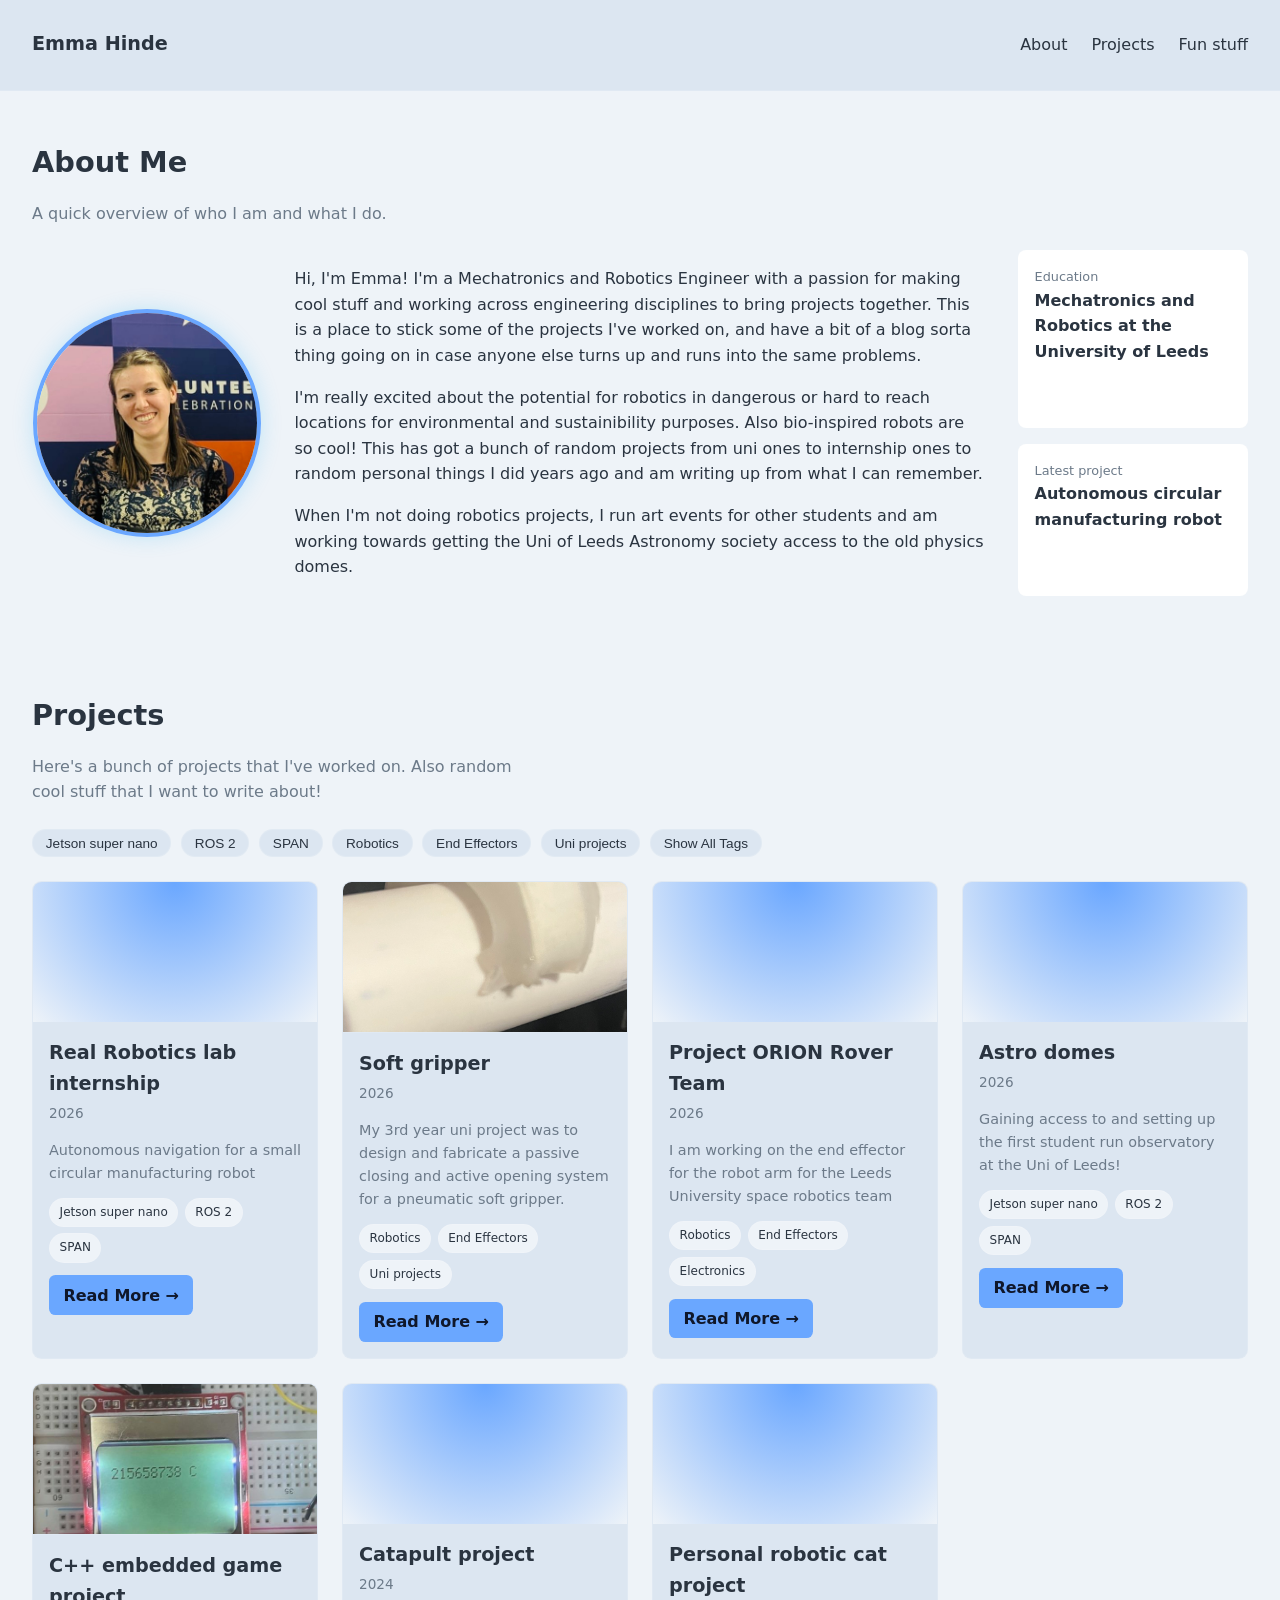
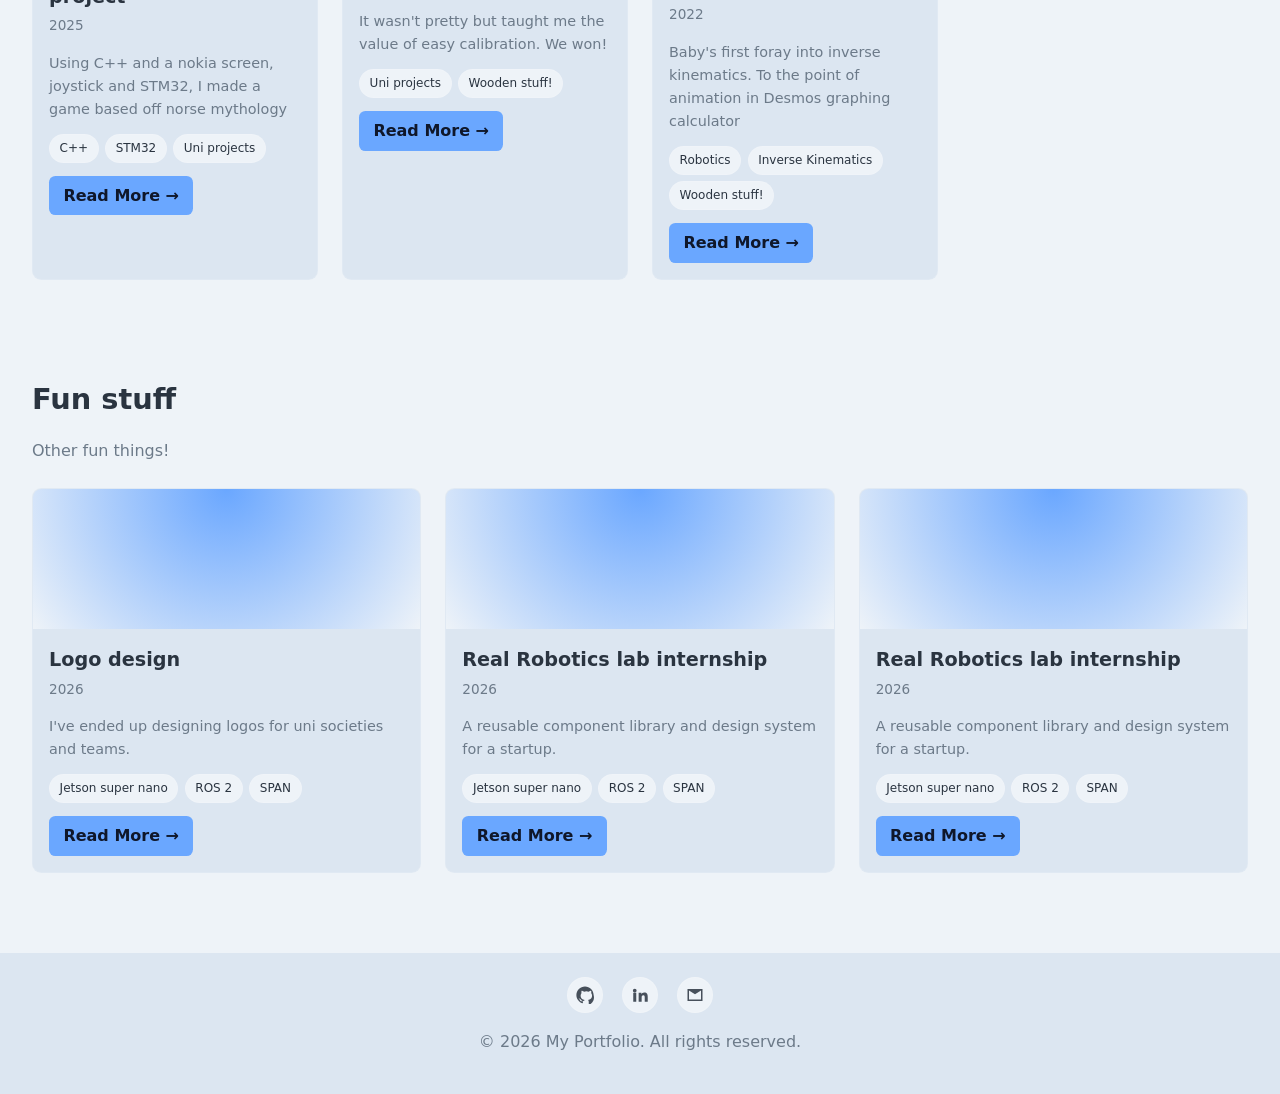
==== index.html @ a820b424 "first commit" ====
<!DOCTYPE html>
<html lang="en">

<head>
    <meta charset="UTF-8" />
    <meta name="viewport" content="width=device-width, initial-scale=1.0" />
    <title>emmahinde</title>

    <!-- Link to external CSS -->
    <link rel="stylesheet" href="styles.css" />
</head>

<body>

    <!-- Header -->
    <header class="site-header">
        <nav class="nav">
            <div class="logo">Emma Hinde</div>

            <ul class="nav-links">
                <li><a href="#about">About</a></li>
                <li><a href="#projects">Projects</a></li>
                <li><a href="#hobbies">Fun stuff</a></li>
            </ul>
        </nav>
    </header>

    <!-- About Section -->
    <section id="about" class="about-section">
        <div class="section-header">
            <h2 class="section-title">About Me</h2>
            <!-- NEW: Profile Photo -->
            <p class="section-subtitle">
                A quick overview of who I am and what I do.
            </p>

        </div>

        <div class="about-grid">

            <div class="about-photo">
                <img src="assets\profilepic.jpg" alt="My photo" />
            </div>

            <div class="about-text">
                <p>
                    Hi, I'm Emma! I'm a Mechatronics and Robotics Engineer with a passion for making cool stuff
                    and working
                    across engineering disciplines to bring projects together. This is a place to stick some of the
                    projects I've worked on, and have a bit of a blog sorta thing going on in case anyone else turns up
                    and runs into the same problems.
                </p>
                <p>
                    I'm really excited about the potential for robotics in dangerous or hard to reach locations for
                    environmental and sustainibility purposes. Also bio-inspired robots are so cool! This has got a
                    bunch of random projects from uni ones to internship ones to random personal things I did years ago
                    and am writing up from what I can remember.
                </p>
                <p>
                    When I'm not doing robotics projects, I run art events for other students and am working towards
                    getting the Uni of Leeds Astronomy society access to the old physics domes.
                </p>
            </div>

            <div class="about-highlights">
                <div class="highlight-card">
                    <div class="highlight-label">Education</div>
                    <div class="highlight-value">Mechatronics and Robotics at the University of Leeds</div>
                </div>

                <div class="highlight-card">
                    <div class="highlight-label">Latest project</div>
                    <div class="highlight-value">Autonomous circular manufacturing robot</div>
                </div>

            </div>

        </div>
    </section>


    <!-- Projects Section -->
    <section id="projects" class="projects-section">
        <div class="section-header">
            <h2 class="section-title">Projects</h2>
            <p class="section-subtitle">
                Here's a bunch of projects that I've worked on. Also random cool stuff that I want to write about!
            </p>
        </div>

        <div class="projects-grid">

            <article class="project-card">
                <div class="project-thumb-no-img"></div>
                <div class="project-body">
                    <h3 class="project-title">Real Robotics lab internship</h3>
                    <p class="project-date">2026</p>
                    <p class="project-desc">
                        Autonomous navigation for a small circular manufacturing robot
                    </p>
                    <div class="project-tags">
                        <span>Jetson super nano</span>
                        <span>ROS 2</span>
                        <span>SPAN</span>
                    </div>
                    <a href="blog/autonomous-navigation.html" class="project-btn">Read More →</a>
                </div>
            </article>

            <article class="project-card">
                <div class="project-thumb"> <img src="../assets\june-2026\misc\softGripper2.jpeg" alt="My photo" />
                </div>
                <div class="project-body">
                    <h3 class="project-title">Soft gripper</h3>
                    <p class="project-date">2026</p>
                    <p class="project-desc">
                        My 3rd year uni project was to design and fabricate a passive closing and active opening system
                        for a pneumatic soft gripper.
                    </p>
                    <div class="project-tags">
                        <span>Robotics</span>
                        <span>End Effectors</span>
                        <span>Uni projects</span>
                    </div>
                    <a href="blog/soft-gripper.html" class="project-btn">Read More →</a>
                </div>
            </article>


            <article class="project-card">
                <div class="project-thumb-no-img"></div>
                <div class="project-body">
                    <h3 class="project-title">Project ORION Rover Team</h3>
                    <p class="project-date">2026</p>
                    <p class="project-desc">
                        I am working on the end effector for the robot arm for the Leeds University space robotics
                        team
                    </p>
                    <div class="project-tags">
                        <span>Robotics</span>
                        <span>End Effectors</span>
                        <span>Electronics</span>
                    </div>
                    <a href="blog/softGripper.html" class="project-btn">Read More →</a>
                </div>
            </article>


            <article class="project-card">
                <div class="project-thumb-no-img"></div>
                <div class="project-body">
                    <h3 class="project-title">Astro domes</h3>
                    <p class="project-date">2026</p>
                    <p class="project-desc">
                        Gaining access to and setting up the first student run observatory at the Uni of Leeds!
                    </p>
                    <div class="project-tags">
                        <span>Jetson super nano</span>
                        <span>ROS 2</span>
                        <span>SPAN</span>
                    </div>
                    <a href="blog/autonomous-navigation.html" class="project-btn">Read More →</a>
                </div>
            </article>

            <article class="project-card">
                <div class="project-thumb"> <img src="assets\june-2026\ratatoskr-game\ratatoskr6.jpg" alt="My photo" />
                </div>
                <div class="project-body">
                    <h3 class="project-title">C++ embedded game project</h3>
                    <p class="project-date">2025</p>
                    <p class="project-desc">
                        Using C++ and a nokia screen, joystick and STM32, I made a game based off norse mythology
                    </p>
                    <div class="project-tags">
                        <span>C++</span>
                        <span>STM32</span>
                        <span>Uni projects</span>
                    </div>
                    <a href="blog/ratatoskr-game.html" class="project-btn">Read More →</a>
                </div>
            </article>

            <article class="project-card">
                <div class="project-thumb-no-img"></div>
                <div class="project-body">
                    <h3 class="project-title">Catapult project</h3>
                    <p class="project-date">2024</p>
                    <p class="project-desc">
                        It wasn't pretty but taught me the value of easy calibration. We won!
                    </p>
                    <div class="project-tags">
                        <span>Uni projects</span>
                        <span>Wooden stuff!</span>
                    </div>
                    <a href="blog/catapult-project.html" class="project-btn">Read More →</a>
                </div>
            </article>

            <article class="project-card">
                <div class="project-thumb-no-img"></div>
                <div class="project-body">
                    <h3 class="project-title">Personal robotic cat project</h3>
                    <p class="project-date">2022</p>
                    <p class="project-desc">
                        Baby's first foray into inverse kinematics. To the point of animation in Desmos graphing
                        calculator
                    </p>
                    <div class="project-tags">
                        <span>Robotics</span>
                        <span>Inverse Kinematics</span>
                        <span>Wooden stuff!</span>
                    </div>
                    <a href="blog/autonomous-navigation.html" class="project-btn">Read More →</a>
                </div>
            </article>

        </div>
    </section>


    <!-- Fun Stuff Section -->
    <section id="hobbies" class="projects-section">
        <div class="section-header">
            <h2 class="section-title">Fun stuff</h2>
            <p class="section-subtitle">
                Other fun things!
            </p>
        </div>

        <div class="projects-grid">

            <article class="project-card">
                <div class="project-thumb-no-img"></div>
                <div class="project-body">
                    <h3 class="project-title">Logo design</h3>
                    <p class="project-date">2026</p>
                    <p class="project-desc">
                        I've ended up designing logos for uni societies and teams.
                    </p>
                    <div class="project-tags">
                        <span>Jetson super nano</span>
                        <span>ROS 2</span>
                        <span>SPAN</span>
                    </div>
                    <a href="blog/autonomous-navigation.html" class="project-btn">Read More →</a>
                </div>
            </article>
            <article class="project-card">
                <div class="project-thumb-no-img"></div>
                <div class="project-body">
                    <h3 class="project-title">Real Robotics lab internship</h3>
                    <p class="project-date">2026</p>
                    <p class="project-desc">
                        A reusable component library and design system for a startup.
                    </p>
                    <div class="project-tags">
                        <span>Jetson super nano</span>
                        <span>ROS 2</span>
                        <span>SPAN</span>
                    </div>
                    <a href="blog/autonomous-navigation.html" class="project-btn">Read More →</a>
                </div>
            </article>
            <article class="project-card">
                <div class="project-thumb-no-img"></div>
                <div class="project-body">
                    <h3 class="project-title">Real Robotics lab internship</h3>
                    <p class="project-date">2026</p>
                    <p class="project-desc">
                        A reusable component library and design system for a startup.
                    </p>
                    <div class="project-tags">
                        <span>Jetson super nano</span>
                        <span>ROS 2</span>
                        <span>SPAN</span>
                    </div>
                    <a href="blog/autonomous-navigation.html" class="project-btn">Read More →</a>
                </div>
            </article>
    </section>

    <!-- Footer -->
    <footer class="site-footer">
        <div class="footer-social">
            <a href="https://github.com/yourusername" class="social-link" aria-label="GitHub">
                <svg viewBox="0 0 24 24" class="social-icon">
                    <path
                        d="M12 .5C5.7.5.5 5.7.5 12c0 5.1 3.3 9.4 7.9 10.9.6.1.8-.3.8-.6v-2c-3.2.7-3.9-1.4-3.9-1.4-.5-1.2-1.2-1.5-1.2-1.5-1-.7.1-.7.1-.7 1.1.1 1.7 1.1 1.7 1.1 1 .1.8 2.1 2.9 2.1 1.4 0 2.3-.7 2.7-1.4-2.6-.3-5.3-1.3-5.3-5.8 0-1.3.5-2.4 1.2-3.3-.1-.3-.5-1.5.1-3.1 0 0 1-.3 3.3 1.2a11.3 11.3 0 0 1 6 0c2.3-1.5 3.3-1.2 3.3-1.2.6 1.6.2 2.8.1 3.1.8.9 1.2 2 1.2 3.3 0 4.5-2.7 5.5-5.3 5.8.5.4.9 1.2.9 2.4v3.5c0 .3.2.7.8.6A10.9 10.9 0 0 0 23.5 12C23.5 5.7 18.3.5 12 .5z" />
                </svg>
            </a>

            <a href="https://linkedin.com/in/yourusername" class="social-link" aria-label="LinkedIn">
                <svg viewBox="0 0 24 24" class="social-icon">
                    <path
                        d="M4.98 3.5a2.5 2.5 0 1 1 0 5 2.5 2.5 0 0 1 0-5zM3 8.98h4v12H3v-12zm7 0h3.8v1.7h.1c.5-.9 1.8-1.9 3.7-1.9 4 0 4.7 2.6 4.7 6v6.2h-4v-5.5c0-1.3 0-3-1.9-3s-2.2 1.4-2.2 2.9v5.6h-4v-12z" />
                </svg>
            </a>

            <a href="mailto:you@example.com" class="social-link" aria-label="Email">
                <svg viewBox="0 0 24 24" class="social-icon">
                    <path d="M2 4h20v16H2V4zm10 7L4 6v12h16V6l-8 5z" />
                </svg>
            </a>
        </div>

        <p>© 2026 My Portfolio. All rights reserved.</p>
    </footer>

    <script src="projects.js"></script>
</body>

</html>
---- styles.css ----
/* Global Styles */

:root {
    /* Dark mode (default) */
    --bg: #0a0f1f;
    --bg-alt: #11182b;
    --card: #182033;

    --text: #e6ecff;
    --muted: #8fa2c7;

    --accent: #4f7cff;
    --accent-soft: #3a5fcc;
    --border: rgba(255, 255, 255, 0.08);
}


@media (prefers-color-scheme: light) {
    :root {
        --bg: #eef3f8;
        --bg-alt: #dce6f1;
        --card: #ffffff;

        --text: #2a3440;
        --muted: #6c7a89;

        --accent: #6aa7ff;
        --accent-soft: #bcd8ff;

        --border: rgba(0, 40, 80, 0.10);
    }
}



body {
    margin: 0;
    font-family: system-ui, sans-serif;
    background: var(--bg);
    color: var(--text);
    line-height: 1.6;
}

h1,
h2,
h3 {
    margin: 0;

}

pre {
    background: var(--bg-alt);
    padding: 1rem;
    border-radius: 8px;
    overflow-x: auto;
    border: 1px solid var(--border);
}

code {
    font-family: var(--font-mono);
    font-size: 0.9rem;
    color: var(--accent);
}



/* Background matches your theme */
pre[class*="language-"] {
    background: var(--bg-alt);
    border: 1px solid var(--border);
    border-radius: 8px;
    padding: 1rem;
    overflow-x: auto;
}

/* Code font */
code[class*="language-"] {
    font-family: var(--font-mono);
    font-size: 0.9rem;
}

/* Keywords */
.token.keyword {
    color: var(--accent);
    font-weight: 600;
}

/* Comments */
.token.comment {
    color: var(--muted);
    font-style: italic;
}

/* Numbers */
.token.number {
    color: var(--accent-soft);
}

/* Functions */
.token.function {
    color: var(--text);
}



/* Header */
.site-header {
    background: var(--bg-alt);
    padding: 1rem 2rem;
    border-bottom: 1px solid rgba(255, 255, 255, 0.1);
}

.nav {
    display: flex;
    justify-content: space-between;
    align-items: center;
}

.logo {
    font-weight: 700;
    font-size: 1.2rem;
}

.nav-links {
    list-style: none;
    display: flex;
    gap: 1.5rem;
}

.nav-links a {
    color: var(--text);
    text-decoration: none;
}

.nav-links a:hover {
    color: var(--accent);
}

/* Section Headers */
.section-header {
    margin-bottom: 1.5rem;
}

.section-title {
    font-size: 1.8rem;
    font-weight: 600;
}

.section-subtitle {
    color: var(--muted);
    max-width: 500px;
}

/* About Section */
.about-section {
    padding: 3rem 2rem;
}

.about-grid {
    display: grid;
    grid-template-columns: 1fr 3fr 1fr;
    gap: 2rem;
}

.about-text p {
    margin-bottom: 1rem;
}

.about-highlights {
    display: grid;
    gap: 1rem;
}

.highlight-card {
    background: var(--card);
    padding: 1rem;
    border-radius: 0.5rem;
    border: 1px solid rgba(255, 255, 255, 0.1);
}

.highlight-label {
    font-size: 0.8rem;
    color: var(--muted);
}

.highlight-value {
    font-size: 1rem;
    font-weight: 600;
}

/* About Photo */
.about-photo {
    display: flex;
    justify-content: center;
    align-items: center;
}

.about-photo img {
    width: 220px;
    height: 220px;
    object-fit: cover;
    border-radius: 50%;
    border: 4px solid var(--accent);
    box-shadow: 0 0 20px rgba(56, 189, 248, 0.25);
}

@media (max-width: 800px) {
    .about-grid {
        grid-template-columns: 1fr;
        text-align: center;
    }

    .about-photo img {
        margin: 0 auto;
    }
}


/* Projects Section */
.projects-section {
    padding: 3rem 2rem;
}

.projects-grid {
    display: grid;
    gap: 1.5rem;
    grid-template-columns: repeat(auto-fit, minmax(275px, 1fr));
}

.project-card {
    background: var(--bg-alt);
    border-radius: 0.6rem;
    border: 1px solid rgba(255, 255, 255, 0.1);
    overflow: hidden;
}

.project-card:hover {
    background: var(--bg);
    border-color: var(--bg-alt);
    transform: translateY(-2px);
    box-shadow: 0 4px 12px var(--bg-alt);
}

.project-thumb-no-img {
    height: 140px;
    background: radial-gradient(circle at top, var(--accent), var(--bg));
}

.project-thumb {
    width: 100%;
    height: 150px;
    overflow: hidden;
    border-bottom: 1px solid rgba(255, 255, 255, 0.1);
}

.project-thumb img {
    width: 100%;
    height: 100%;
    object-fit: cover;
    display: block;
}

.project-body {
    padding: 1rem;
}

.project-title {
    font-size: 1.2rem;
    margin-bottom: 0.5rem;
}

.project-date {
    color: var(--muted);
    font-size: 0.85rem;
    margin-top: -0.3rem;
    margin-bottom: 0.6rem;
}


.project-desc {
    color: var(--muted);
    font-size: 0.9rem;
    margin-bottom: 0.8rem;
}

.project-tags {
    display: flex;
    gap: 0.4rem;
    flex-wrap: wrap;
}

.project-tags span {
    background: var(--bg);
    padding: 0.25rem 0.6rem;
    border-radius: 999px;
    font-size: 0.75rem;
    border: 1px solid rgba(255, 255, 255, 0.1);
}

/* Tag toggle button */
.toggle-tags {
    background: transparent;
    border-color: rgba(255, 255, 255, 0.25);
}

/* Active tag */
.filter-btn.active {
    background: var(--accent);
    color: #0f172a;
    border-color: var(--accent);
    font-weight: 600;
}


.project-btn {
    display: inline-block;
    margin-top: 0.8rem;
    padding: 0.45rem 0.9rem;
    background: var(--accent);
    color: #0f172a;
    font-weight: 600;
    border-radius: 0.4rem;
    text-decoration: none;
    transition: 0.2s ease;
}

.project-btn:hover {
    background: var(--accent-soft);
    transform: translateY(-2px);
}


/* Footer */
.site-footer {
    text-align: center;
    padding: 1.5rem;
    background: var(--bg-alt);
    color: var(--muted);
    margin-top: 2rem;
}

/* Responsive */
@media (max-width: 800px) {
    .about-grid {
        grid-template-columns: 1fr;
    }
}


/* Filter Bar */
.filter-bar {
    display: flex;
    flex-wrap: wrap;
    gap: 0.6rem;
    margin-bottom: 1.5rem;
}

.filter-btn {
    background: var(--bg-alt);
    border: 1px solid rgba(255, 255, 255, 0.15);
    padding: 0.35rem 0.8rem;
    border-radius: 999px;
    color: var(--text);
    cursor: pointer;
    font-size: 0.85rem;
    transition: 0.2s;
}

.filter-btn:hover {
    border-color: var(--accent);
    color: var(--accent);
}

.filter-btn.active {
    background: var(--accent);
    color: #0f172a;
    border-color: var(--accent);
    font-weight: 600;
}

.clear-filter {
    background: transparent;
    border-color: rgba(255, 255, 255, 0.25);
}

.footer-social {
    display: flex;
    justify-content: center;
    gap: 1.2rem;
    margin-bottom: 1rem;
}

.social-link {
    display: flex;
    align-items: center;
    justify-content: center;
    width: 34px;
    height: 34px;
    border-radius: 50%;
    background: var(--bg);
    border: 1px solid rgba(255, 255, 255, 0.15);
    transition: 0.25s ease;
}

.social-link:hover {
    border-color: var(--accent);
    background: rgba(56, 189, 248, 0.15);
}

.social-icon {
    width: 18px;
    height: 18px;
    fill: var(--text);
    opacity: 0.85;
    transition: 0.25s ease;
}

.social-link:hover .social-icon {
    fill: var(--accent);
    opacity: 1;
}


/* Blog container */
.blog-container {
    max-width: 800px;
    margin: 3rem auto;
    padding: 0 1.5rem;
}

.blog-title {
    font-size: 2.2rem;
    margin-bottom: 0.5rem;
}

.blog-date {
    color: var(--muted);
    margin-bottom: 1.5rem;
}

.blog-intro {
    font-size: 1.1rem;
    margin-bottom: 2rem;
}

.footer-social {
    display: flex;
    justify-content: center;
    gap: 1.2rem;
    margin-bottom: 1rem;
}

.social-link {
    display: flex;
    align-items: center;
    justify-content: center;
    width: 34px;
    height: 34px;
    border-radius: 50%;
    background: var(--bg);
    border: 1px solid rgba(255, 255, 255, 0.15);
    transition: 0.25s ease;
}

.social-link:hover {
    border-color: var(--accent);
    background: rgba(56, 189, 248, 0.15);
}

.social-icon {
    width: 18px;
    height: 18px;
    fill: var(--text);
    opacity: 0.85;
    transition: 0.25s ease;
}

.social-link:hover .social-icon {
    fill: var(--accent);
    opacity: 1;
}

/* Blog header */

/* Full-width blog header image */
.blog-hero {
    width: 100%;
    margin: 0 0 2rem 0;
}

.blog-hero img {
    width: 100%;
    height: 320px;
    object-fit: cover;
    border-radius: 0.6rem;
    border: 1px solid rgba(255, 255, 255, 0.1);
}

.blog-title {
    font-size: 2.2rem;
    margin-bottom: 0.3rem;
}

.blog-date {
    color: var(--muted);
    margin-bottom: 2rem;
}

/* Individual post sections */
.post-section {
    margin-bottom: 3rem;
}

.post-title {
    font-size: 1.6rem;
    margin-bottom: 0.3rem;
}

.post-date {
    color: var(--muted);
    font-size: 0.9rem;
    margin-bottom: 1rem;
}

/* Photos */
.post-photo {
    width: 100%;
    border-radius: 0.6rem;
    margin-bottom: 1rem;
    border: 1px solid rgba(255, 255, 255, 0.1);
}

/* Text */
.post-text {
    font-size: 1rem;
    line-height: 1.7;
    color: var(--text);
}


/* Post navigation */
.post-navigation {
    margin-top: 3rem;
    padding-top: 2rem;
    border-top: 1px solid rgba(255, 255, 255, 0.1);
    display: flex;
    justify-content: space-between;
    align-items: center;
    gap: 1rem;
}

.nav-btn {
    background: var(--bg-alt);
    padding: 0.6rem 1.2rem;
    border-radius: 0.5rem;
    border: 1px solid rgba(255, 255, 255, 0.15);
    color: var(--text);
    text-decoration: none;
    font-size: 0.9rem;
    transition: 0.2s ease;
    white-space: nowrap;
}

.nav-btn:hover {
    border-color: var(--accent);
    color: var(--accent);
}

/* Center the middle button on mobile */
@media (max-width: 700px) {
    .post-navigation {
        flex-direction: column;
    }

    .nav-btn {
        width: 100%;
        text-align: center;
    }
}
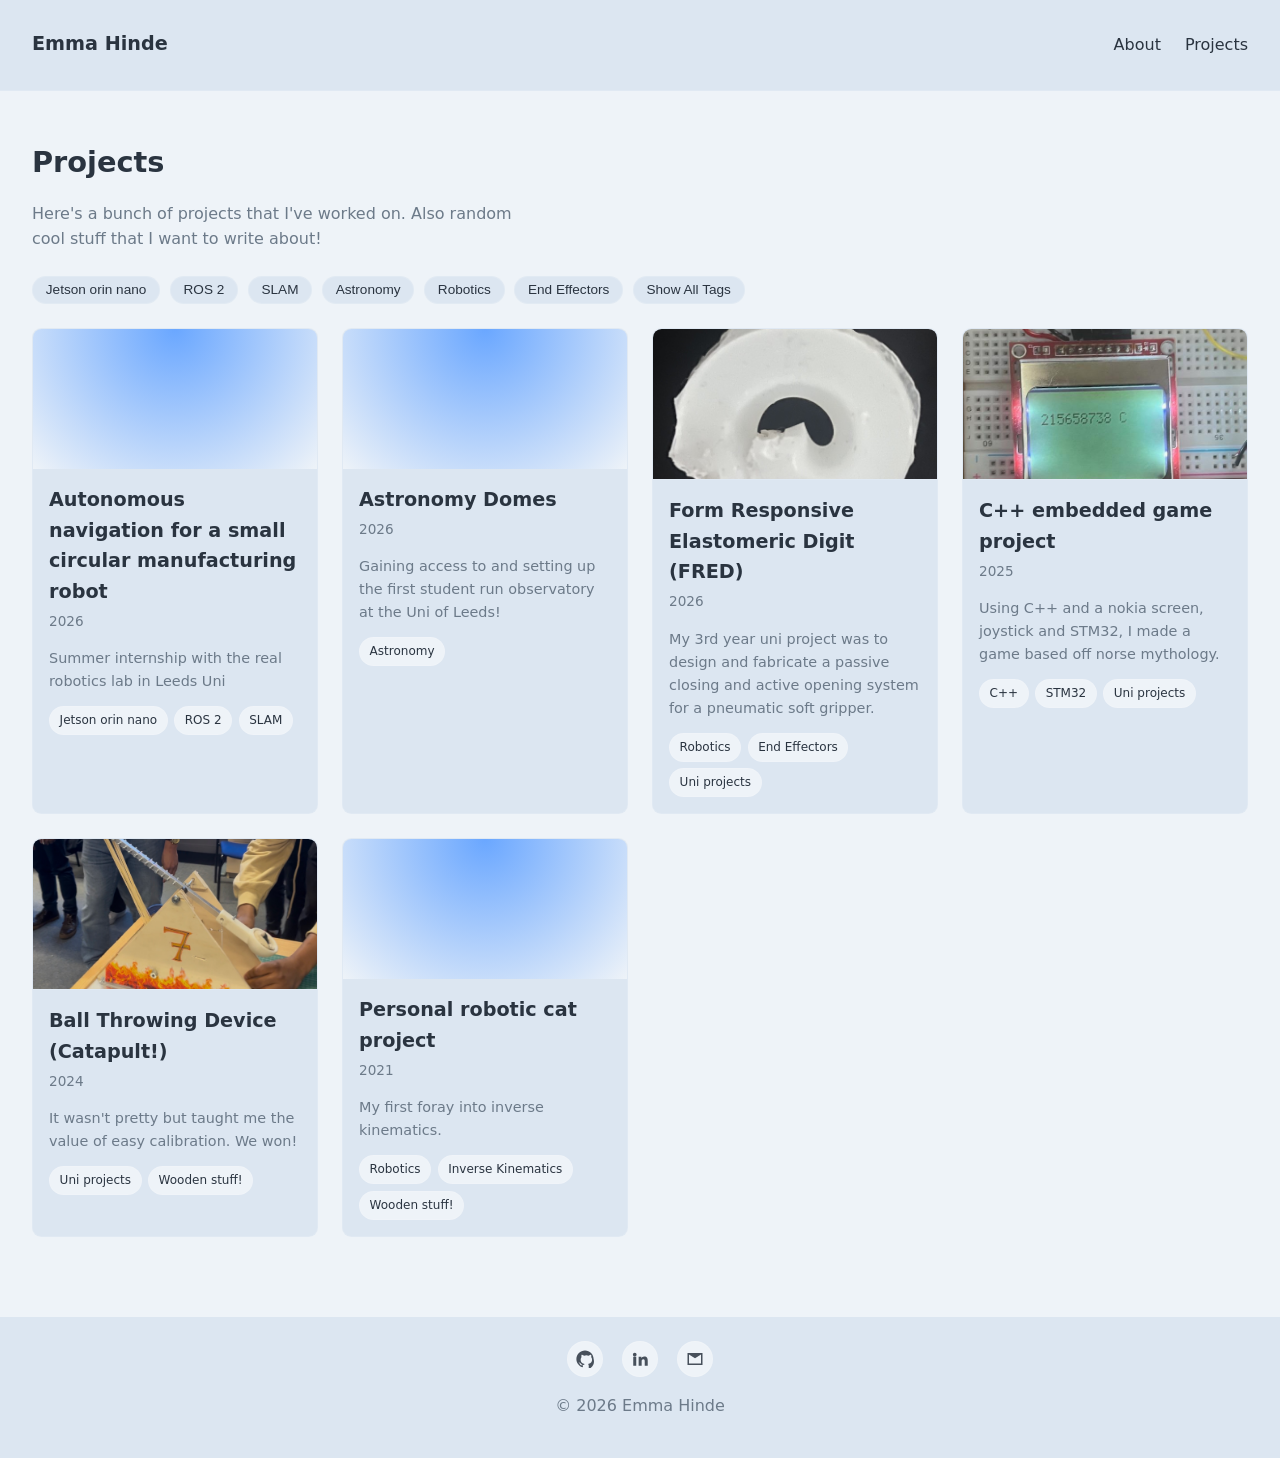
==== commit 55e38fdf: "some changes" ====
--- a/index.html
+++ b/index.html
@@ -11,73 +11,17 @@
 </head>
 
 <body>
-
     <!-- Header -->
     <header class="site-header">
         <nav class="nav">
             <div class="logo">Emma Hinde</div>
 
             <ul class="nav-links">
-                <li><a href="#about">About</a></li>
-                <li><a href="#projects">Projects</a></li>
-                <li><a href="#hobbies">Fun stuff</a></li>
+                <li><a href="about.html">About</a></li>
+                <li><a href="index.html">Projects</a></li>
             </ul>
         </nav>
     </header>
-
-    <!-- About Section -->
-    <section id="about" class="about-section">
-        <div class="section-header">
-            <h2 class="section-title">About Me</h2>
-            <!-- NEW: Profile Photo -->
-            <p class="section-subtitle">
-                A quick overview of who I am and what I do.
-            </p>
-
-        </div>
-
-        <div class="about-grid">
-
-            <div class="about-photo">
-                <img src="assets\profilepic.jpg" alt="My photo" />
-            </div>
-
-            <div class="about-text">
-                <p>
-                    Hi, I'm Emma! I'm a Mechatronics and Robotics Engineer with a passion for making cool stuff
-                    and working
-                    across engineering disciplines to bring projects together. This is a place to stick some of the
-                    projects I've worked on, and have a bit of a blog sorta thing going on in case anyone else turns up
-                    and runs into the same problems.
-                </p>
-                <p>
-                    I'm really excited about the potential for robotics in dangerous or hard to reach locations for
-                    environmental and sustainibility purposes. Also bio-inspired robots are so cool! This has got a
-                    bunch of random projects from uni ones to internship ones to random personal things I did years ago
-                    and am writing up from what I can remember.
-                </p>
-                <p>
-                    When I'm not doing robotics projects, I run art events for other students and am working towards
-                    getting the Uni of Leeds Astronomy society access to the old physics domes.
-                </p>
-            </div>
-
-            <div class="about-highlights">
-                <div class="highlight-card">
-                    <div class="highlight-label">Education</div>
-                    <div class="highlight-value">Mechatronics and Robotics at the University of Leeds</div>
-                </div>
-
-                <div class="highlight-card">
-                    <div class="highlight-label">Latest project</div>
-                    <div class="highlight-value">Autonomous circular manufacturing robot</div>
-                </div>
-
-            </div>
-
-        </div>
-    </section>
-
 
     <!-- Projects Section -->
     <section id="projects" class="projects-section">
@@ -91,223 +35,149 @@
         <div class="projects-grid">
 
             <article class="project-card">
-                <div class="project-thumb-no-img"></div>
-                <div class="project-body">
-                    <h3 class="project-title">Real Robotics lab internship</h3>
-                    <p class="project-date">2026</p>
-                    <p class="project-desc">
-                        Autonomous navigation for a small circular manufacturing robot
-                    </p>
-                    <div class="project-tags">
-                        <span>Jetson super nano</span>
-                        <span>ROS 2</span>
-                        <span>SPAN</span>
+                <a href="blog/autonomous-navigation.html" class="no-style">
+                    <div class="project-thumb-no-img"></div>
+                    <div class="project-body">
+                        <h3 class="project-title">Autonomous navigation for a small circular manufacturing robot</h3>
+                        <p class="project-date">2026</p>
+                        <p class="project-desc">
+                            Summer internship with the real robotics lab in Leeds Uni
+                        </p>
+                        <div class="project-tags">
+                            <span>Jetson orin nano</span>
+                            <span>ROS 2</span>
+                            <span>SLAM</span>
+                        </div>
                     </div>
-                    <a href="blog/autonomous-navigation.html" class="project-btn">Read More →</a>
-                </div>
+                </a>
+            </article>
+
+
+
+            <article class="project-card">
+                <a href="blog/astrodome-project.html" class="no-style">
+                    <div class="project-thumb-no-img"></div>
+                    <div class="project-body">
+                        <h3 class="project-title">Astronomy Domes</h3>
+                        <p class="project-date">2026</p>
+                        <p class="project-desc">
+                            Gaining access to and setting up the first student run observatory at the Uni of Leeds!
+                        </p>
+                        <div class="project-tags">
+                            <span>Astronomy</span>
+                        </div>
+                    </div>
+                </a>
             </article>
 
             <article class="project-card">
-                <div class="project-thumb"> <img src="../assets\june-2026\misc\softGripper2.jpeg" alt="My photo" />
-                </div>
-                <div class="project-body">
-                    <h3 class="project-title">Soft gripper</h3>
-                    <p class="project-date">2026</p>
-                    <p class="project-desc">
-                        My 3rd year uni project was to design and fabricate a passive closing and active opening system
-                        for a pneumatic soft gripper.
-                    </p>
-                    <div class="project-tags">
-                        <span>Robotics</span>
-                        <span>End Effectors</span>
-                        <span>Uni projects</span>
+                <a href="blog/soft-gripper.html" class="no-style">
+                    <div class="project-thumb"> <img src="assets\june-2026\misc\softGripper1.jpg" alt="My photo" />
                     </div>
-                    <a href="blog/soft-gripper.html" class="project-btn">Read More →</a>
-                </div>
-            </article>
-
-
-            <article class="project-card">
-                <div class="project-thumb-no-img"></div>
-                <div class="project-body">
-                    <h3 class="project-title">Project ORION Rover Team</h3>
-                    <p class="project-date">2026</p>
-                    <p class="project-desc">
-                        I am working on the end effector for the robot arm for the Leeds University space robotics
-                        team
-                    </p>
-                    <div class="project-tags">
-                        <span>Robotics</span>
-                        <span>End Effectors</span>
-                        <span>Electronics</span>
+                    <div class="project-body">
+                        <h3 class="project-title">Form Responsive Elastomeric Digit (FRED)</h3>
+                        <p class="project-date">2026</p>
+                        <p class="project-desc">
+                            My 3rd year uni project was to design and fabricate a passive closing and active opening
+                            system for a pneumatic soft gripper.
+                        </p>
+                        <div class="project-tags">
+                            <span>Robotics</span>
+                            <span>End Effectors</span>
+                            <span>Uni projects</span>
+                        </div>
                     </div>
-                    <a href="blog/softGripper.html" class="project-btn">Read More →</a>
-                </div>
-            </article>
-
-
-            <article class="project-card">
-                <div class="project-thumb-no-img"></div>
-                <div class="project-body">
-                    <h3 class="project-title">Astro domes</h3>
-                    <p class="project-date">2026</p>
-                    <p class="project-desc">
-                        Gaining access to and setting up the first student run observatory at the Uni of Leeds!
-                    </p>
-                    <div class="project-tags">
-                        <span>Jetson super nano</span>
-                        <span>ROS 2</span>
-                        <span>SPAN</span>
-                    </div>
-                    <a href="blog/autonomous-navigation.html" class="project-btn">Read More →</a>
-                </div>
+                </a>
             </article>
 
             <article class="project-card">
-                <div class="project-thumb"> <img src="assets\june-2026\ratatoskr-game\ratatoskr6.jpg" alt="My photo" />
-                </div>
-                <div class="project-body">
-                    <h3 class="project-title">C++ embedded game project</h3>
-                    <p class="project-date">2025</p>
-                    <p class="project-desc">
-                        Using C++ and a nokia screen, joystick and STM32, I made a game based off norse mythology
-                    </p>
-                    <div class="project-tags">
-                        <span>C++</span>
-                        <span>STM32</span>
-                        <span>Uni projects</span>
+                <a href="blog/ratatoskr-game.html" class="no-style">
+                    <div class="project-thumb"> <img src="assets\june-2026\ratatoskr-game\ratatoskr6.jpg"
+                            alt="My photo" />
                     </div>
-                    <a href="blog/ratatoskr-game.html" class="project-btn">Read More →</a>
-                </div>
+                    <div class="project-body">
+                        <h3 class="project-title">C++ embedded game project</h3>
+                        <p class="project-date">2025</p>
+                        <p class="project-desc">
+                            Using C++ and a nokia screen, joystick and STM32, I made a game based off norse mythology.
+                        </p>
+                        <div class="project-tags">
+                            <span>C++</span>
+                            <span>STM32</span>
+                            <span>Uni projects</span>
+                        </div>
+                    </div>
+                </a>
             </article>
 
             <article class="project-card">
-                <div class="project-thumb-no-img"></div>
-                <div class="project-body">
-                    <h3 class="project-title">Catapult project</h3>
-                    <p class="project-date">2024</p>
-                    <p class="project-desc">
-                        It wasn't pretty but taught me the value of easy calibration. We won!
-                    </p>
-                    <div class="project-tags">
-                        <span>Uni projects</span>
-                        <span>Wooden stuff!</span>
+                <a href="blog/catapult-project.html" class="no-style">
+                    <div class="project-thumb"> <img src="assets\june-2026\misc\treuchet.jpg" alt="My photo" />
                     </div>
-                    <a href="blog/catapult-project.html" class="project-btn">Read More →</a>
-                </div>
+                    <div class="project-body">
+                        <h3 class="project-title">Ball Throwing Device (Catapult!)</h3>
+                        <p class="project-date">2024</p>
+                        <p class="project-desc">
+                            It wasn't pretty but taught me the value of easy calibration. We won!
+                        </p>
+                        <div class="project-tags">
+                            <span>Uni projects</span>
+                            <span>Wooden stuff!</span>
+                        </div>
+                    </div>
+                </a>
             </article>
 
             <article class="project-card">
-                <div class="project-thumb-no-img"></div>
-                <div class="project-body">
-                    <h3 class="project-title">Personal robotic cat project</h3>
-                    <p class="project-date">2022</p>
-                    <p class="project-desc">
-                        Baby's first foray into inverse kinematics. To the point of animation in Desmos graphing
-                        calculator
-                    </p>
-                    <div class="project-tags">
-                        <span>Robotics</span>
-                        <span>Inverse Kinematics</span>
-                        <span>Wooden stuff!</span>
+                <a href="blog\robot-cat.html" class="no-style">
+                    <div class="project-thumb-no-img"></div>
+                    <div class="project-body">
+                        <h3 class="project-title">Personal robotic cat project</h3>
+                        <p class="project-date">2021</p>
+                        <p class="project-desc">
+                            My first foray into inverse kinematics.
+                        </p>
+                        <div class="project-tags">
+                            <span>Robotics</span>
+                            <span>Inverse Kinematics</span>
+                            <span>Wooden stuff!</span>
+                        </div>
                     </div>
-                    <a href="blog/autonomous-navigation.html" class="project-btn">Read More →</a>
-                </div>
+                </a>
             </article>
 
         </div>
     </section>
+</body>
+
+<!-- Footer -->
+<footer class="site-footer">
+    <div class="footer-social">
+        <a href="https://github.com/yourusername" class="social-link" aria-label="GitHub">
+            <svg viewBox="0 0 24 24" class="social-icon">
+                <path
+                    d="M12 .5C5.7.5.5 5.7.5 12c0 5.1 3.3 9.4 7.9 10.9.6.1.8-.3.8-.6v-2c-3.2.7-3.9-1.4-3.9-1.4-.5-1.2-1.2-1.5-1.2-1.5-1-.7.1-.7.1-.7 1.1.1 1.7 1.1 1.7 1.1 1 .1.8 2.1 2.9 2.1 1.4 0 2.3-.7 2.7-1.4-2.6-.3-5.3-1.3-5.3-5.8 0-1.3.5-2.4 1.2-3.3-.1-.3-.5-1.5.1-3.1 0 0 1-.3 3.3 1.2a11.3 11.3 0 0 1 6 0c2.3-1.5 3.3-1.2 3.3-1.2.6 1.6.2 2.8.1 3.1.8.9 1.2 2 1.2 3.3 0 4.5-2.7 5.5-5.3 5.8.5.4.9 1.2.9 2.4v3.5c0 .3.2.7.8.6A10.9 10.9 0 0 0 23.5 12C23.5 5.7 18.3.5 12 .5z" />
+            </svg>
+        </a>
+
+        <a href="https://linkedin.com/in/yourusername" class="social-link" aria-label="LinkedIn">
+            <svg viewBox="0 0 24 24" class="social-icon">
+                <path
+                    d="M4.98 3.5a2.5 2.5 0 1 1 0 5 2.5 2.5 0 0 1 0-5zM3 8.98h4v12H3v-12zm7 0h3.8v1.7h.1c.5-.9 1.8-1.9 3.7-1.9 4 0 4.7 2.6 4.7 6v6.2h-4v-5.5c0-1.3 0-3-1.9-3s-2.2 1.4-2.2 2.9v5.6h-4v-12z" />
+            </svg>
+        </a>
+
+        <a href="mailto:you@example.com" class="social-link" aria-label="Email">
+            <svg viewBox="0 0 24 24" class="social-icon">
+                <path d="M2 4h20v16H2V4zm10 7L4 6v12h16V6l-8 5z" />
+            </svg>
+        </a>
+    </div>
+
+    <p>© 2026 Emma Hinde</p>
+</footer>
+
+<script src="projects.js"></script>
 
 
-    <!-- Fun Stuff Section -->
-    <section id="hobbies" class="projects-section">
-        <div class="section-header">
-            <h2 class="section-title">Fun stuff</h2>
-            <p class="section-subtitle">
-                Other fun things!
-            </p>
-        </div>
-
-        <div class="projects-grid">
-
-            <article class="project-card">
-                <div class="project-thumb-no-img"></div>
-                <div class="project-body">
-                    <h3 class="project-title">Logo design</h3>
-                    <p class="project-date">2026</p>
-                    <p class="project-desc">
-                        I've ended up designing logos for uni societies and teams.
-                    </p>
-                    <div class="project-tags">
-                        <span>Jetson super nano</span>
-                        <span>ROS 2</span>
-                        <span>SPAN</span>
-                    </div>
-                    <a href="blog/autonomous-navigation.html" class="project-btn">Read More →</a>
-                </div>
-            </article>
-            <article class="project-card">
-                <div class="project-thumb-no-img"></div>
-                <div class="project-body">
-                    <h3 class="project-title">Real Robotics lab internship</h3>
-                    <p class="project-date">2026</p>
-                    <p class="project-desc">
-                        A reusable component library and design system for a startup.
-                    </p>
-                    <div class="project-tags">
-                        <span>Jetson super nano</span>
-                        <span>ROS 2</span>
-                        <span>SPAN</span>
-                    </div>
-                    <a href="blog/autonomous-navigation.html" class="project-btn">Read More →</a>
-                </div>
-            </article>
-            <article class="project-card">
-                <div class="project-thumb-no-img"></div>
-                <div class="project-body">
-                    <h3 class="project-title">Real Robotics lab internship</h3>
-                    <p class="project-date">2026</p>
-                    <p class="project-desc">
-                        A reusable component library and design system for a startup.
-                    </p>
-                    <div class="project-tags">
-                        <span>Jetson super nano</span>
-                        <span>ROS 2</span>
-                        <span>SPAN</span>
-                    </div>
-                    <a href="blog/autonomous-navigation.html" class="project-btn">Read More →</a>
-                </div>
-            </article>
-    </section>
-
-    <!-- Footer -->
-    <footer class="site-footer">
-        <div class="footer-social">
-            <a href="https://github.com/yourusername" class="social-link" aria-label="GitHub">
-                <svg viewBox="0 0 24 24" class="social-icon">
-                    <path
-                        d="M12 .5C5.7.5.5 5.7.5 12c0 5.1 3.3 9.4 7.9 10.9.6.1.8-.3.8-.6v-2c-3.2.7-3.9-1.4-3.9-1.4-.5-1.2-1.2-1.5-1.2-1.5-1-.7.1-.7.1-.7 1.1.1 1.7 1.1 1.7 1.1 1 .1.8 2.1 2.9 2.1 1.4 0 2.3-.7 2.7-1.4-2.6-.3-5.3-1.3-5.3-5.8 0-1.3.5-2.4 1.2-3.3-.1-.3-.5-1.5.1-3.1 0 0 1-.3 3.3 1.2a11.3 11.3 0 0 1 6 0c2.3-1.5 3.3-1.2 3.3-1.2.6 1.6.2 2.8.1 3.1.8.9 1.2 2 1.2 3.3 0 4.5-2.7 5.5-5.3 5.8.5.4.9 1.2.9 2.4v3.5c0 .3.2.7.8.6A10.9 10.9 0 0 0 23.5 12C23.5 5.7 18.3.5 12 .5z" />
-                </svg>
-            </a>
-
-            <a href="https://linkedin.com/in/yourusername" class="social-link" aria-label="LinkedIn">
-                <svg viewBox="0 0 24 24" class="social-icon">
-                    <path
-                        d="M4.98 3.5a2.5 2.5 0 1 1 0 5 2.5 2.5 0 0 1 0-5zM3 8.98h4v12H3v-12zm7 0h3.8v1.7h.1c.5-.9 1.8-1.9 3.7-1.9 4 0 4.7 2.6 4.7 6v6.2h-4v-5.5c0-1.3 0-3-1.9-3s-2.2 1.4-2.2 2.9v5.6h-4v-12z" />
-                </svg>
-            </a>
-
-            <a href="mailto:you@example.com" class="social-link" aria-label="Email">
-                <svg viewBox="0 0 24 24" class="social-icon">
-                    <path d="M2 4h20v16H2V4zm10 7L4 6v12h16V6l-8 5z" />
-                </svg>
-            </a>
-        </div>
-
-        <p>© 2026 My Portfolio. All rights reserved.</p>
-    </footer>
-
-    <script src="projects.js"></script>
-</body>
-
 </html>
--- a/styles.css
+++ b/styles.css
@@ -12,6 +12,24 @@
     --accent: #4f7cff;
     --accent-soft: #3a5fcc;
     --border: rgba(255, 255, 255, 0.08);
+}
+
+
+a.no-style {
+    color: inherit;
+    /* Keep original text color */
+    text-decoration: none;
+    /* Remove underline */
+}
+
+a.no-style:visited {
+    color: inherit;
+    /* Keep visited color same */
+}
+
+a.no-style:hover {
+    color: inherit;
+    /* Prevent hover color change */
 }
 
 
@@ -576,4 +594,8 @@
         width: 100%;
         text-align: center;
     }
-}+}
+
+
+
+
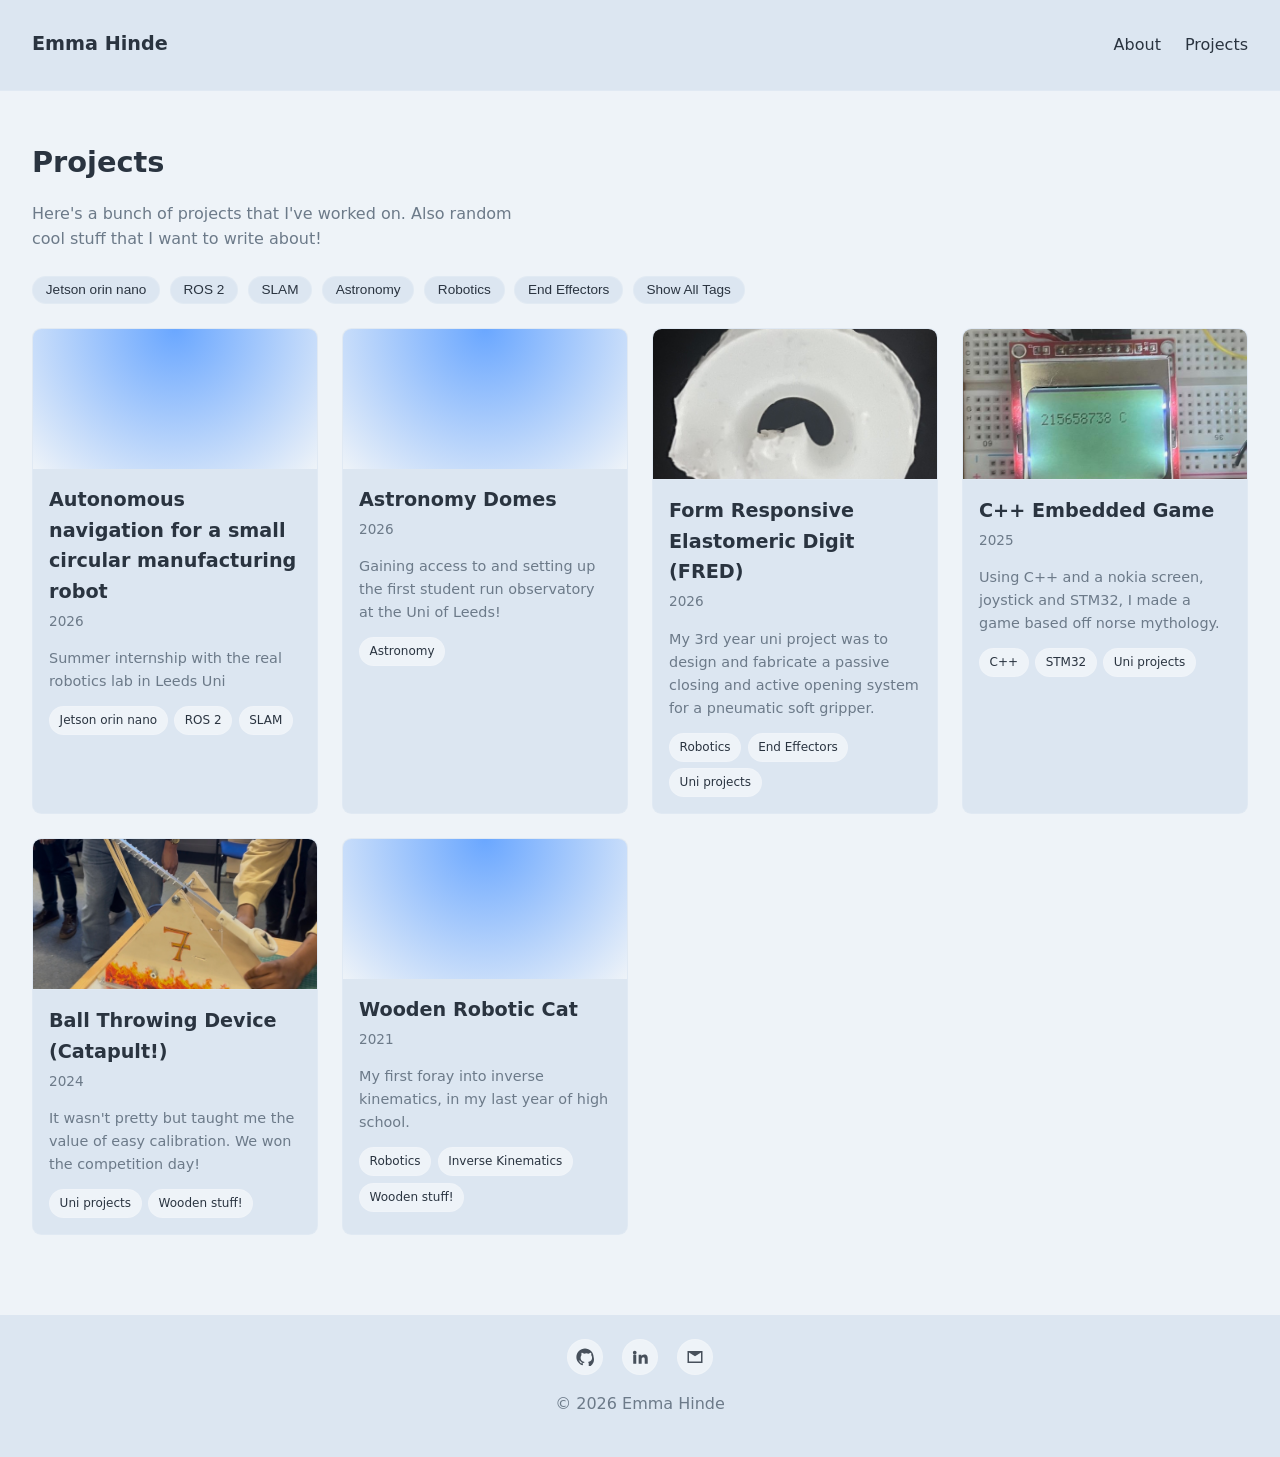
==== commit 1e31bb04: "added links to footer" ====
--- a/index.html
+++ b/index.html
@@ -52,8 +52,6 @@
                 </a>
             </article>
 
-
-
             <article class="project-card">
                 <a href="blog/astrodome-project.html" class="no-style">
                     <div class="project-thumb-no-img"></div>
@@ -96,7 +94,7 @@
                             alt="My photo" />
                     </div>
                     <div class="project-body">
-                        <h3 class="project-title">C++ embedded game project</h3>
+                        <h3 class="project-title">C++ Embedded Game</h3>
                         <p class="project-date">2025</p>
                         <p class="project-desc">
                             Using C++ and a nokia screen, joystick and STM32, I made a game based off norse mythology.
@@ -118,7 +116,7 @@
                         <h3 class="project-title">Ball Throwing Device (Catapult!)</h3>
                         <p class="project-date">2024</p>
                         <p class="project-desc">
-                            It wasn't pretty but taught me the value of easy calibration. We won!
+                            It wasn't pretty but taught me the value of easy calibration. We won the competition day!
                         </p>
                         <div class="project-tags">
                             <span>Uni projects</span>
@@ -132,10 +130,10 @@
                 <a href="blog\robot-cat.html" class="no-style">
                     <div class="project-thumb-no-img"></div>
                     <div class="project-body">
-                        <h3 class="project-title">Personal robotic cat project</h3>
+                        <h3 class="project-title">Wooden Robotic Cat</h3>
                         <p class="project-date">2021</p>
                         <p class="project-desc">
-                            My first foray into inverse kinematics.
+                            My first foray into inverse kinematics, in my last year of high school.
                         </p>
                         <div class="project-tags">
                             <span>Robotics</span>
@@ -153,21 +151,21 @@
 <!-- Footer -->
 <footer class="site-footer">
     <div class="footer-social">
-        <a href="https://github.com/yourusername" class="social-link" aria-label="GitHub">
+        <a href="https://github.com/EmmaHinde" class="social-link" aria-label="GitHub">
             <svg viewBox="0 0 24 24" class="social-icon">
                 <path
                     d="M12 .5C5.7.5.5 5.7.5 12c0 5.1 3.3 9.4 7.9 10.9.6.1.8-.3.8-.6v-2c-3.2.7-3.9-1.4-3.9-1.4-.5-1.2-1.2-1.5-1.2-1.5-1-.7.1-.7.1-.7 1.1.1 1.7 1.1 1.7 1.1 1 .1.8 2.1 2.9 2.1 1.4 0 2.3-.7 2.7-1.4-2.6-.3-5.3-1.3-5.3-5.8 0-1.3.5-2.4 1.2-3.3-.1-.3-.5-1.5.1-3.1 0 0 1-.3 3.3 1.2a11.3 11.3 0 0 1 6 0c2.3-1.5 3.3-1.2 3.3-1.2.6 1.6.2 2.8.1 3.1.8.9 1.2 2 1.2 3.3 0 4.5-2.7 5.5-5.3 5.8.5.4.9 1.2.9 2.4v3.5c0 .3.2.7.8.6A10.9 10.9 0 0 0 23.5 12C23.5 5.7 18.3.5 12 .5z" />
             </svg>
         </a>
 
-        <a href="https://linkedin.com/in/yourusername" class="social-link" aria-label="LinkedIn">
+        <a href="https://uk.linkedin.com/in/emmahinde" class="social-link" aria-label="LinkedIn">
             <svg viewBox="0 0 24 24" class="social-icon">
                 <path
                     d="M4.98 3.5a2.5 2.5 0 1 1 0 5 2.5 2.5 0 0 1 0-5zM3 8.98h4v12H3v-12zm7 0h3.8v1.7h.1c.5-.9 1.8-1.9 3.7-1.9 4 0 4.7 2.6 4.7 6v6.2h-4v-5.5c0-1.3 0-3-1.9-3s-2.2 1.4-2.2 2.9v5.6h-4v-12z" />
             </svg>
         </a>
 
-        <a href="mailto:you@example.com" class="social-link" aria-label="Email">
+        <a href="mailto:emma.hinde@icloud.com" class="social-link" aria-label="Email">
             <svg viewBox="0 0 24 24" class="social-icon">
                 <path d="M2 4h20v16H2V4zm10 7L4 6v12h16V6l-8 5z" />
             </svg>
